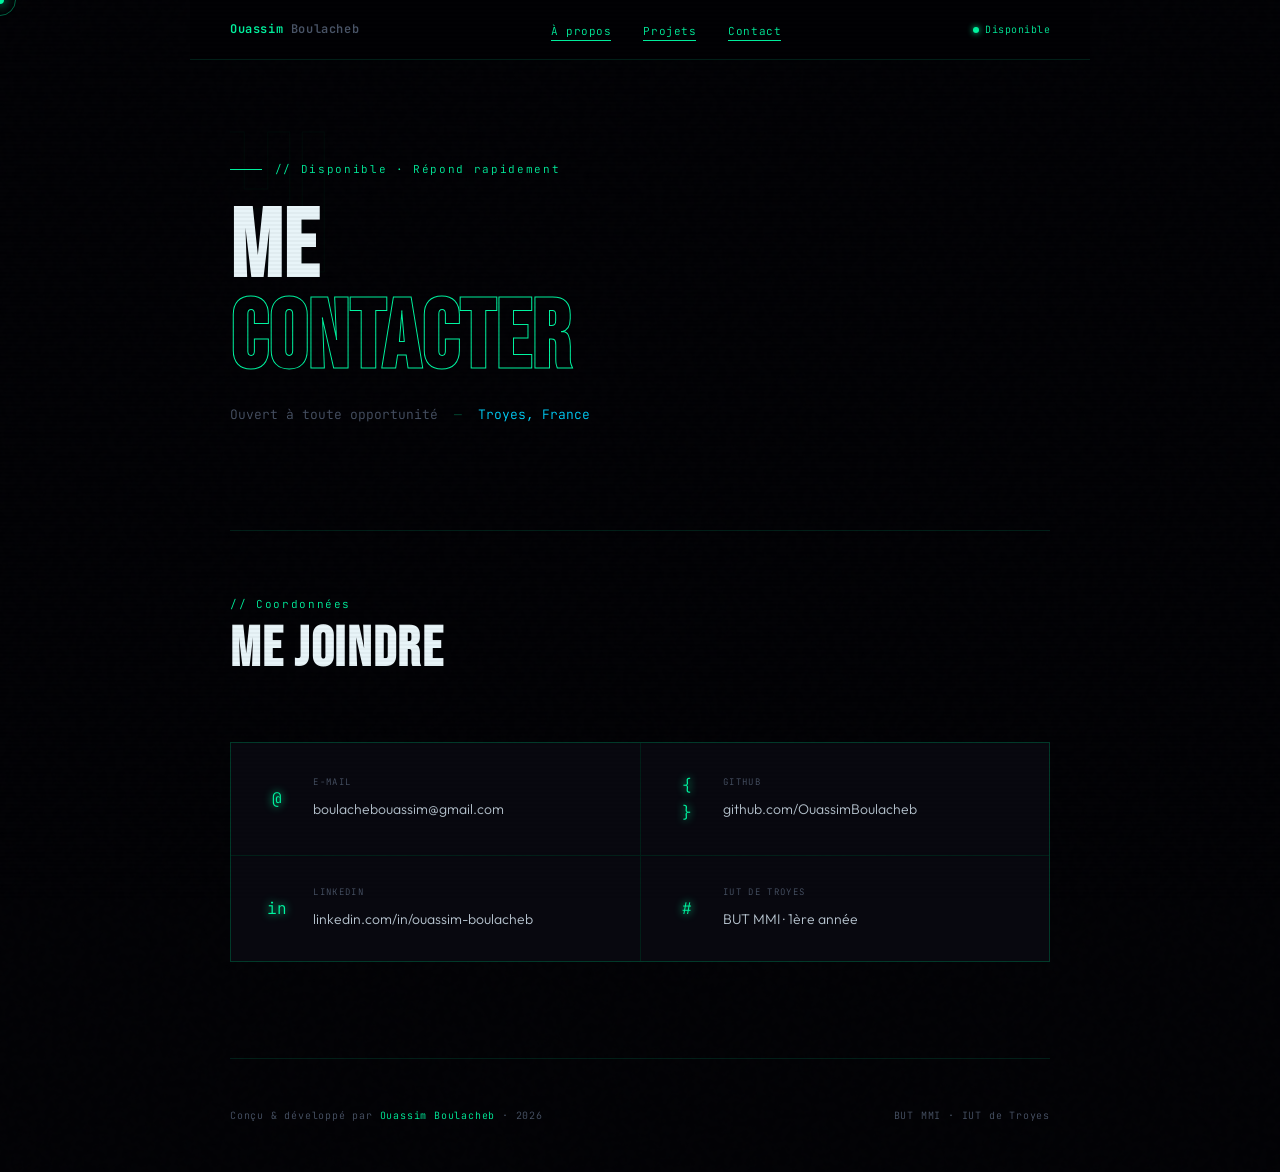
==== contact.html @ 66b6b75d "Update contact.html" ====
<!DOCTYPE html>
<html lang="fr">
<head>
  <meta charset="UTF-8">
  <meta name="viewport" content="width=device-width, initial-scale=1.0">
  <title>Boulacheb Ouassim — Contact</title>
  <link rel="stylesheet" href="style.css">
</head>
<body>

<div class="cursor"></div>
<div class="cursor-ring"></div>

<nav>
  <div class="nav-inner">
    <a href="index.html" class="nav-logo">Ouassim <span>Boulacheb</span></a>
    <ul class="nav-links">
      <li><a href="index.html">À propos</a></li>
      <li><a href="projets.html">Projets</a></li>
      <li><a href="contact.html" class="active">Contact</a></li>
    </ul>
    <span class="status-dot">Disponible</span>
  </div>
</nav>

<div class="container">

  <div class="page-hero">
    <div class="hero-bg-text" aria-hidden="true">HI</div>
    <span class="hero-tag fade-in">// Disponible · Répond rapidement</span>
    <h1 class="hero-name fade-in delay-1">Me<br><span class="highlight">Contacter</span></h1>
    <p class="hero-sub fade-in delay-2">
      <span>Ouvert à toute opportunité</span>
      <span class="sep">—</span>
      <span class="loc">Troyes, France</span>
    </p>
  </div>

  <section id="contact" style="border-top:none; padding-top:4rem;">
    <div class="sec-header fade-in">
      <span class="sec-num">// Coordonnées</span>
      <h2 class="sec-title">Me joindre</h2>
    </div>

    <div class="contact-wrap fade-in delay-1">
      <a href="mailto:votre@email.com" class="contact-item">
        <div class="contact-icon">@</div>
        <div>
          <span class="contact-label">E-mail</span>
          <span class="contact-val">boulachebouassim@gmail.com</span>
        </div>
      </a>
      <a href="https://github.com/OuassimBoulacheb" target="_blank" class="contact-item">
        <div class="contact-icon">{ }</div>
        <div>
          <span class="contact-label">GitHub</span>
          <span class="contact-val">github.com/OuassimBoulacheb</span>
        </div>
      </a>
      <a href="https://www.linkedin.com/in/ouassim-b-bba0633ab/" target="_blank" class="contact-item">
        <div class="contact-icon">in</div>
        <div>
          <span class="contact-label">LinkedIn</span>
          <span class="contact-val">linkedin.com/in/ouassim-boulacheb</span>
        </div>
      </a>
      <a href="#" class="contact-item">
        <div class="contact-icon">#</div>
        <div>
          <span class="contact-label">IUT de Troyes</span>
          <span class="contact-val">BUT MMI · 1ère année</span>
        </div>
      </a>
    </div>
  </section>

  <footer>
    <div class="footer-inner">
      <p class="footer-copy">Conçu &amp; développé par <span>Ouassim Boulacheb</span> · 2026</p>
      <p class="footer-copy">BUT MMI · IUT de Troyes</p>
    </div>
  </footer>

</div>

<script src="main.js"></script>
</body>
</html>
---- style.css ----
@import url('https://fonts.googleapis.com/css2?family=Bebas+Neue&family=JetBrains+Mono:ital,wght@0,100..800;1,100..800&family=Outfit:wght@300;400;500;600&display=swap');

:root {
  --bg:       #020205;
  --bg1:      #08080f;
  --bg2:      #0d0d1a;
  --accent:   #00f5a0;
  --accent2:  #00d4ff;
  --hot:      #ff3366;
  --border:   rgba(0,245,160,0.12);
  --border2:  rgba(0,245,160,0.3);
  --text:     #b8c5d0;
  --dim:      #4a5568;
  --white:    #e8f4f8;
}

*,*::before,*::after{margin:0;padding:0;box-sizing:border-box}
html{scroll-behavior:smooth}

body {
  background: var(--bg);
  color: var(--text);
  font-family: 'Outfit', sans-serif;
  font-size: 16px;
  font-weight: 300;
  line-height: 1.7;
  overflow-x: hidden;
  cursor: none;
}

/* CUSTOM CURSOR */
.cursor {
  position: fixed;
  width: 8px; height: 8px;
  background: var(--accent);
  border-radius: 50%;
  pointer-events: none;
  z-index: 9999;
  transform: translate(-50%, -50%);
  transition: transform 0.1s, background 0.2s;
  box-shadow: 0 0 12px var(--accent);
}
.cursor-ring {
  position: fixed;
  width: 32px; height: 32px;
  border: 1px solid rgba(0,245,160,0.4);
  border-radius: 50%;
  pointer-events: none;
  z-index: 9998;
  transform: translate(-50%, -50%);
  transition: all 0.15s ease;
}
body:hover .cursor { opacity: 1; }

/* SCAN LINE */
body::after {
  content: '';
  position: fixed;
  inset: 0;
  background: repeating-linear-gradient(
    0deg,
    transparent,
    transparent 2px,
    rgba(0,0,0,0.03) 2px,
    rgba(0,0,0,0.03) 4px
  );
  pointer-events: none;
  z-index: 9997;
}

/* NOISE */
body::before {
  content: '';
  position: fixed;
  inset: -50%;
  width: 200%; height: 200%;
  background-image: url("data:image/svg+xml,%3Csvg viewBox='0 0 256 256' xmlns='http://www.w3.org/2000/svg'%3E%3Cfilter id='noise'%3E%3CfeTurbulence type='fractalNoise' baseFrequency='0.9' numOctaves='4' stitchTiles='stitch'/%3E%3C/filter%3E%3Crect width='100%25' height='100%25' filter='url(%23noise)' opacity='0.03'/%3E%3C/svg%3E");
  pointer-events: none;
  z-index: 0;
  opacity: 0.4;
}

/* CONTAINER */
.container {
  max-width: 900px;
  margin: 0 auto;
  padding: 0 2.5rem;
  position: relative;
  z-index: 1;
}

/* ── NAV ── */
nav {
  position: fixed;
  top: 0; left: 0; right: 0;
  z-index: 500;
  padding: 0;
}
.nav-inner {
  max-width: 900px;
  margin: 0 auto;
  padding: 1rem 2.5rem;
  display: flex;
  justify-content: space-between;
  align-items: center;
  border-bottom: 1px solid var(--border);
  background: rgba(2,2,5,0.85);
  backdrop-filter: blur(24px);
}
.nav-logo {
  font-family: 'JetBrains Mono', monospace;
  font-size: 12px;
  font-weight: 600;
  color: var(--accent);
  text-decoration: none;
  letter-spacing: 0.05em;
}
.nav-logo span { color: var(--dim); }
.nav-links { list-style: none; display: flex; gap: 2rem; }
.nav-links a {
  font-family: 'JetBrains Mono', monospace;
  font-size: 11px;
  color: var(--dim);
  text-decoration: none;
  letter-spacing: 0.05em;
  transition: color 0.2s;
  position: relative;
}
.nav-links a::after {
  content: '';
  position: absolute;
  bottom: -3px; left: 0;
  width: 0; height: 1px;
  background: var(--accent);
  transition: width 0.25s;
}
.nav-links a:hover, .nav-links a.active { color: var(--accent); }
.nav-links a:hover::after, .nav-links a.active::after { width: 100%; }

/* STATUS DOT */
.status-dot {
  display: inline-flex;
  align-items: center;
  gap: 6px;
  font-family: 'JetBrains Mono', monospace;
  font-size: 10px;
  color: var(--accent);
  letter-spacing: 0.05em;
}
.status-dot::before {
  content: '';
  width: 6px; height: 6px;
  background: var(--accent);
  border-radius: 50%;
  animation: pulse 2s infinite;
  box-shadow: 0 0 6px var(--accent);
}
@keyframes pulse {
  0%,100%{opacity:1;transform:scale(1)}
  50%{opacity:0.5;transform:scale(0.8)}
}

/* ── HERO ── */
.hero {
  min-height: 100vh;
  display: flex;
  flex-direction: column;
  justify-content: center;
  padding: 8rem 0 4rem;
  position: relative;
  overflow: hidden;
}

/* BIG BG TEXT */
.hero-bg-text {
  position: absolute;
  top: 50%; left: -2%;
  transform: translateY(-50%);
  font-family: 'Bebas Neue', sans-serif;
  font-size: clamp(140px, 22vw, 280px);
  color: transparent;
  -webkit-text-stroke: 1px rgba(0,245,160,0.04);
  letter-spacing: -0.02em;
  white-space: nowrap;
  pointer-events: none;
  user-select: none;
  line-height: 1;
}

.hero-tag {
  font-family: 'JetBrains Mono', monospace;
  font-size: 11px;
  color: var(--accent);
  letter-spacing: 0.15em;
  margin-bottom: 1.5rem;
  display: flex;
  align-items: center;
  gap: 0.8rem;
}
.hero-tag::before {
  content: '';
  display: block;
  width: 32px; height: 1px;
  background: var(--accent);
}

.hero-name {
  font-family: 'Bebas Neue', sans-serif;
  font-size: clamp(64px, 11vw, 130px);
  color: var(--white);
  letter-spacing: 0.01em;
  line-height: 0.95;
  margin-bottom: 1.2rem;
  position: relative;
}

.hero-name .highlight {
  color: transparent;
  -webkit-text-stroke: 1px var(--accent);
  position: relative;
}

.hero-sub {
  font-family: 'JetBrains Mono', monospace;
  font-size: 13px;
  color: var(--dim);
  margin-bottom: 2.5rem;
  display: flex;
  align-items: center;
  gap: 1rem;
  flex-wrap: wrap;
}
.hero-sub .sep { color: var(--border2); }
.hero-sub .loc { color: var(--accent2); }

.hero-desc {
  font-size: 17px;
  color: var(--text);
  max-width: 520px;
  line-height: 1.85;
  margin-bottom: 3rem;
  font-weight: 300;
}

.hero-cta { display: flex; gap: 1rem; align-items: center; flex-wrap: wrap; }

.btn {
  display: inline-flex;
  align-items: center;
  gap: 0.5rem;
  padding: 0.75rem 1.8rem;
  font-family: 'JetBrains Mono', monospace;
  font-size: 11px;
  letter-spacing: 0.08em;
  text-decoration: none;
  transition: all 0.2s;
  position: relative;
  overflow: hidden;
}

.btn-primary {
  background: var(--accent);
  color: var(--bg);
  font-weight: 700;
  clip-path: polygon(0 0, calc(100% - 10px) 0, 100% 10px, 100% 100%, 10px 100%, 0 calc(100% - 10px));
}
.btn-primary:hover {
  background: var(--accent2);
  transform: translateY(-2px);
  box-shadow: 0 8px 24px rgba(0,245,160,0.25);
}

.btn-ghost {
  background: transparent;
  color: var(--text);
  border: 1px solid var(--border);
}
.btn-ghost:hover {
  border-color: var(--border2);
  color: var(--accent);
}

/* SCROLL INDICATOR */
.scroll-hint {
  position: absolute;
  bottom: 3rem; left: 2.5rem;
  display: flex;
  align-items: center;
  gap: 0.8rem;
  font-family: 'JetBrains Mono', monospace;
  font-size: 10px;
  color: var(--dim);
  letter-spacing: 0.1em;
  animation: float 3s ease-in-out infinite;
}
@keyframes float { 0%,100%{transform:translateY(0)}50%{transform:translateY(6px)} }
.scroll-hint::before {
  content: '';
  display: block;
  width: 1px; height: 40px;
  background: linear-gradient(to bottom, transparent, var(--dim));
}

/* ── SECTIONS ── */
section { padding: 6rem 0; border-top: 1px solid var(--border); }

.sec-header { margin-bottom: 4rem; }
.sec-num {
  font-family: 'JetBrains Mono', monospace;
  font-size: 11px;
  color: var(--accent);
  letter-spacing: 0.15em;
  display: block;
  margin-bottom: 0.5rem;
}
.sec-title {
  font-family: 'Bebas Neue', sans-serif;
  font-size: clamp(36px, 5vw, 56px);
  color: var(--white);
  letter-spacing: 0.03em;
  line-height: 1;
}

/* ── ABOUT ── */
.about-grid {
  display: grid;
  grid-template-columns: 1fr 1fr;
  gap: 1px;
  background: var(--border);
  border: 1px solid var(--border);
}
.about-cell {
  background: var(--bg1);
  padding: 2rem;
  transition: background 0.3s;
}
.about-cell:hover { background: var(--bg2); }
.about-cell-label {
  font-family: 'JetBrains Mono', monospace;
  font-size: 9px;
  color: var(--accent);
  letter-spacing: 0.2em;
  text-transform: uppercase;
  margin-bottom: 0.6rem;
  display: flex;
  align-items: center;
  gap: 0.5rem;
}
.about-cell-label::before { content: '→'; }
.about-cell-val { font-size: 15px; color: var(--text); line-height: 1.6; }
.about-cell-val strong { color: var(--white); font-weight: 500; }

/* ── SKILLS ── */
.skills-grid {
  display: grid;
  grid-template-columns: repeat(3, 1fr);
  gap: 1px;
  background: var(--border);
  border: 1px solid var(--border);
}
.skill-card {
  background: var(--bg1);
  padding: 1.8rem;
  position: relative;
  overflow: hidden;
  transition: background 0.3s;
  group: true;
}
.skill-card::before {
  content: '';
  position: absolute;
  top: 0; left: 0; right: 0;
  height: 2px;
  background: linear-gradient(to right, var(--accent), var(--accent2));
  transform: scaleX(0);
  transform-origin: left;
  transition: transform 0.4s ease;
}
.skill-card:hover { background: var(--bg2); }
.skill-card:hover::before { transform: scaleX(1); }

.skill-icon {
  font-family: 'JetBrains Mono', monospace;
  font-size: 10px;
  color: var(--accent);
  margin-bottom: 0.8rem;
  display: block;
}
.skill-name {
  font-family: 'Outfit', sans-serif;
  font-size: 15px;
  font-weight: 600;
  color: var(--white);
  margin-bottom: 0.4rem;
}
.skill-desc {
  font-family: 'JetBrains Mono', monospace;
  font-size: 10px;
  color: var(--dim);
  margin-bottom: 1.2rem;
}
.skill-bar { height: 1px; background: rgba(255,255,255,0.06); position: relative; }
.skill-fill {
  height: 100%;
  background: linear-gradient(to right, var(--accent), var(--accent2));
  position: relative;
  box-shadow: 0 0 6px var(--accent);
  transition: width 1.2s cubic-bezier(0.22,1,0.36,1);
}
.skill-fill::after {
  content: '';
  position: absolute;
  right: -2px; top: -3px;
  width: 7px; height: 7px;
  background: var(--accent2);
  border-radius: 50%;
  box-shadow: 0 0 8px var(--accent2);
}

/* ── PROJECTS ── */
.projects-list { display: flex; flex-direction: column; gap: 1px; background: var(--border); border: 1px solid var(--border); }

.project-card {
  background: var(--bg1);
  padding: 2.5rem;
  display: grid;
  grid-template-columns: 80px 1fr auto;
  gap: 2rem;
  align-items: start;
  transition: background 0.3s;
  position: relative;
  overflow: hidden;
}
.project-card::after {
  content: '';
  position: absolute;
  inset: 0;
  background: linear-gradient(135deg, rgba(0,245,160,0.02), transparent 50%);
  opacity: 0;
  transition: opacity 0.3s;
}
.project-card:hover { background: var(--bg2); }
.project-card:hover::after { opacity: 1; }

.project-num {
  font-family: 'Bebas Neue', sans-serif;
  font-size: 48px;
  color: transparent;
  -webkit-text-stroke: 1px rgba(0,245,160,0.2);
  line-height: 1;
  transition: -webkit-text-stroke-color 0.3s;
}
.project-card:hover .project-num { -webkit-text-stroke-color: rgba(0,245,160,0.5); }

.project-body {}
.project-meta {
  display: flex;
  align-items: center;
  gap: 0.8rem;
  margin-bottom: 0.7rem;
  flex-wrap: wrap;
}
.project-year {
  font-family: 'JetBrains Mono', monospace;
  font-size: 10px;
  color: var(--dim);
  letter-spacing: 0.1em;
}
.project-badge {
  font-family: 'JetBrains Mono', monospace;
  font-size: 9px;
  padding: 2px 10px;
  border-radius: 2px;
  letter-spacing: 0.08em;
}
.badge-done  { background: rgba(0,245,160,0.08); color: var(--accent); border: 1px solid rgba(0,245,160,0.2); }
.badge-wip   { background: rgba(255,200,80,0.08); color: #ffcc50; border: 1px solid rgba(255,200,80,0.2); }
.badge-group { background: rgba(0,212,255,0.08); color: var(--accent2); border: 1px solid rgba(0,212,255,0.2); }

.project-title {
  font-family: 'Bebas Neue', sans-serif;
  font-size: 26px;
  color: var(--white);
  letter-spacing: 0.05em;
  margin-bottom: 0.6rem;
}
.project-context {
  font-family: 'JetBrains Mono', monospace;
  font-size: 10px;
  color: var(--accent);
  margin-bottom: 0.8rem;
  letter-spacing: 0.05em;
}
.project-desc { font-size: 14px; color: var(--text); line-height: 1.75; margin-bottom: 1.2rem; }
.project-tags { display: flex; gap: 0.4rem; flex-wrap: wrap; }
.tag {
  font-family: 'JetBrains Mono', monospace;
  font-size: 9px;
  color: var(--dim);
  border: 1px solid rgba(255,255,255,0.08);
  padding: 2px 8px;
  transition: all 0.2s;
}
.tag:hover { border-color: var(--border2); color: var(--accent); }

.project-skills { text-align: right; }
.project-skills-label {
  font-family: 'JetBrains Mono', monospace;
  font-size: 9px;
  color: var(--dim);
  display: block;
  margin-bottom: 0.4rem;
  letter-spacing: 0.1em;
}
.competence-tag {
  display: inline-block;
  font-family: 'JetBrains Mono', monospace;
  font-size: 9px;
  padding: 2px 8px;
  margin: 2px;
  border: 1px solid rgba(255,51,102,0.25);
  color: var(--hot);
  background: rgba(255,51,102,0.05);
}

/* ── CONTACT ── */
.contact-wrap {
  display: grid;
  grid-template-columns: 1fr 1fr;
  gap: 1px;
  background: var(--border);
  border: 1px solid var(--border);
}
.contact-item {
  background: var(--bg1);
  padding: 1.8rem 2rem;
  display: flex;
  align-items: center;
  gap: 1.4rem;
  text-decoration: none;
  transition: background 0.3s;
  position: relative;
  overflow: hidden;
}
.contact-item:hover { background: var(--bg2); }
.contact-item:hover .contact-icon { color: var(--accent2); text-shadow: 0 0 12px var(--accent2); }

.contact-icon {
  font-family: 'JetBrains Mono', monospace;
  font-size: 16px;
  color: var(--accent);
  text-shadow: 0 0 8px var(--accent);
  transition: all 0.2s;
  flex-shrink: 0;
  width: 28px;
  text-align: center;
}
.contact-label {
  font-family: 'JetBrains Mono', monospace;
  font-size: 9px;
  color: var(--dim);
  letter-spacing: 0.15em;
  text-transform: uppercase;
  display: block;
  margin-bottom: 0.3rem;
}
.contact-val { font-size: 14px; color: var(--text); }
.contact-val:hover { color: var(--white); }

/* ── PAGE HERO ── */
.page-hero {
  padding-top: 10rem;
  padding-bottom: 4rem;
  border-bottom: 1px solid var(--border);
  position: relative;
  overflow: hidden;
}
.page-hero .hero-bg-text {
  font-size: clamp(100px,16vw,200px);
  top: 40%;
}
.page-hero .hero-name { font-size: clamp(48px,8vw,96px); }

/* ── FOOTER ── */
footer {
  padding: 3rem 0;
  border-top: 1px solid var(--border);
  position: relative;
  z-index: 1;
}
.footer-inner {
  display: flex;
  justify-content: space-between;
  align-items: center;
}
.footer-copy {
  font-family: 'JetBrains Mono', monospace;
  font-size: 10px;
  color: var(--dim);
  letter-spacing: 0.08em;
}
.footer-copy span { color: var(--accent); }

/* ── ANIMATIONS ── */
.fade-in {
  opacity: 0;
  transform: translateY(24px);
  animation: fadeUp 0.9s cubic-bezier(0.22,1,0.36,1) forwards;
}
@keyframes fadeUp { to { opacity:1; transform:translateY(0); } }
.delay-1{animation-delay:0.05s}
.delay-2{animation-delay:0.12s}
.delay-3{animation-delay:0.2s}
.delay-4{animation-delay:0.3s}
.delay-5{animation-delay:0.42s}
.delay-6{animation-delay:0.56s}

/* RESPONSIVE */
@media(max-width:700px){
  .skills-grid{grid-template-columns:1fr 1fr}
  .contact-wrap{grid-template-columns:1fr}
  .project-card{grid-template-columns:1fr;gap:1rem}
  .project-num{font-size:32px}
  .project-skills{text-align:left}
  .about-grid{grid-template-columns:1fr}
  .footer-inner{flex-direction:column;gap:1rem;text-align:center}
  .nav-links{gap:1.2rem}
}
@media(max-width:480px){
  .skills-grid{grid-template-columns:1fr}
}
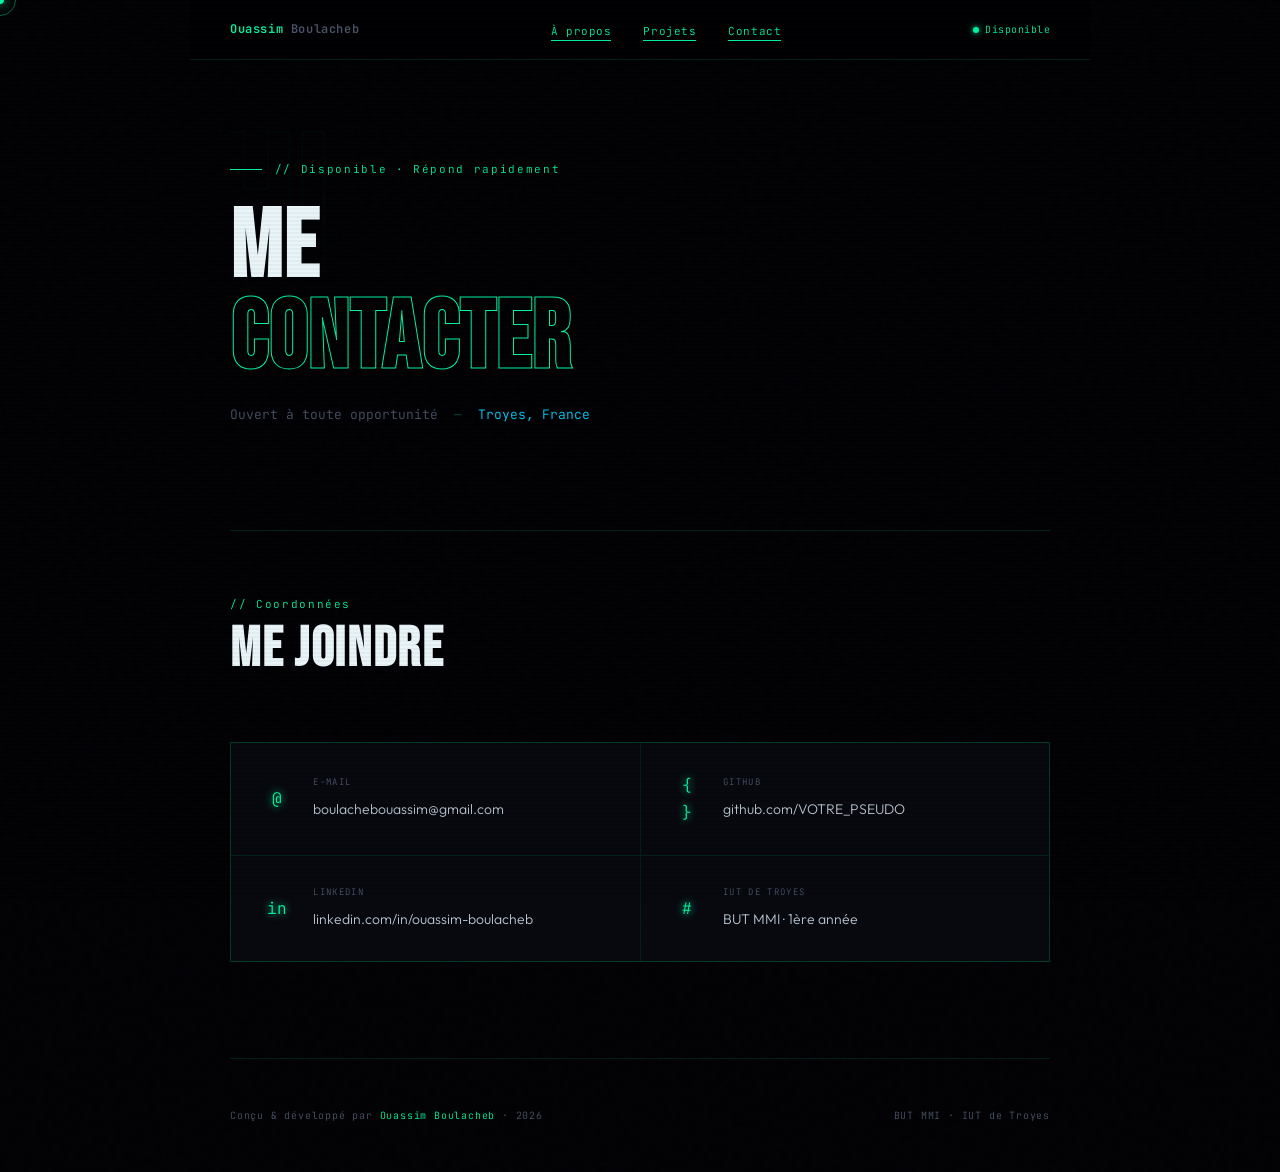
==== commit f3a0f2b7: "Add files via upload" ====
--- a/contact.html
+++ b/contact.html
@@ -50,11 +50,11 @@
           <span class="contact-val">boulachebouassim@gmail.com</span>
         </div>
       </a>
-      <a href="https://github.com/OuassimBoulacheb" target="_blank" class="contact-item">
+      <a href="https://github.com/VOTRE_PSEUDO" target="_blank" class="contact-item">
         <div class="contact-icon">{ }</div>
         <div>
           <span class="contact-label">GitHub</span>
-          <span class="contact-val">github.com/OuassimBoulacheb</span>
+          <span class="contact-val">github.com/VOTRE_PSEUDO</span>
         </div>
       </a>
       <a href="https://www.linkedin.com/in/ouassim-b-bba0633ab/" target="_blank" class="contact-item">
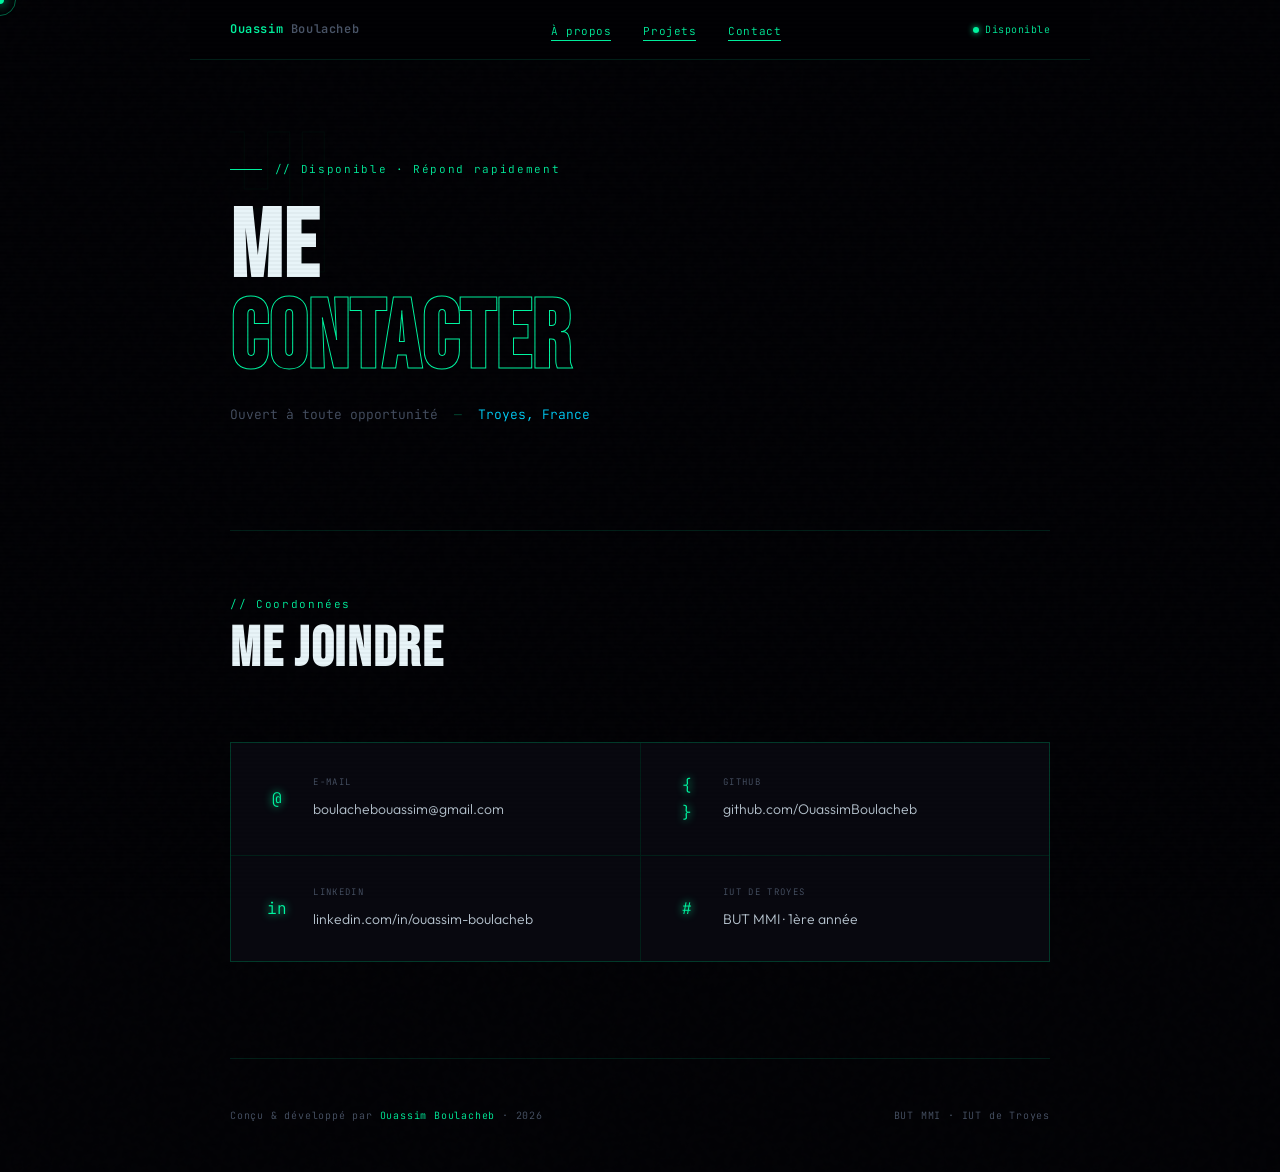
==== commit ceeb75cc: "Add files via upload" ====
--- a/contact.html
+++ b/contact.html
@@ -3,7 +3,14 @@
 <head>
   <meta charset="UTF-8">
   <meta name="viewport" content="width=device-width, initial-scale=1.0">
-  <title>Boulacheb Ouassim — Contact</title>
+  <title>Contact — Ouassim Boulacheb · Portfolio MMI Troyes</title>
+  <meta name="description" content="Contactez Ouassim Boulacheb, étudiant BUT MMI à l'IUT de Troyes. Disponible pour échanges, collaborations ou opportunités de stage.">
+  <link rel="canonical" href="https://ouassimboulacheb.github.io/contact.html">
+  <!-- Open Graph -->
+  <meta property="og:title" content="Contact — Ouassim Boulacheb">
+  <meta property="og:description" content="Disponible pour échanges et opportunités. Étudiant BUT MMI à Troyes.">
+  <meta property="og:type" content="website">
+  <meta property="og:url" content="https://ouassimboulacheb.github.io/contact.html">
   <link rel="stylesheet" href="style.css">
 </head>
 <body>
@@ -24,6 +31,7 @@
 </nav>
 
 <div class="container">
+  <main>
 
   <div class="page-hero">
     <div class="hero-bg-text" aria-hidden="true">HI</div>
@@ -50,11 +58,11 @@
           <span class="contact-val">boulachebouassim@gmail.com</span>
         </div>
       </a>
-      <a href="https://github.com/VOTRE_PSEUDO" target="_blank" class="contact-item">
+      <a href="https://github.com/OuassimBoulacheb" target="_blank" class="contact-item">
         <div class="contact-icon">{ }</div>
         <div>
           <span class="contact-label">GitHub</span>
-          <span class="contact-val">github.com/VOTRE_PSEUDO</span>
+          <span class="contact-val">github.com/OuassimBoulacheb</span>
         </div>
       </a>
       <a href="https://www.linkedin.com/in/ouassim-b-bba0633ab/" target="_blank" class="contact-item">
@@ -81,8 +89,9 @@
     </div>
   </footer>
 
+  </main>
 </div>
 
-<script src="main.js"></script>
+<script src="main.js" defer></script>
 </body>
 </html>
--- a/style.css
+++ b/style.css
@@ -1,4 +1,4 @@
-@import url('https://fonts.googleapis.com/css2?family=Bebas+Neue&family=JetBrains+Mono:ital,wght@0,100..800;1,100..800&family=Outfit:wght@300;400;500;600&display=swap');
+@import url('https://fonts.googleapis.com/css2?family=Bebas+Neue&family=JetBrains+Mono:wght@400;600&family=Outfit:wght@300;400;600&display=swap');
 
 :root {
   --bg:       #020205;
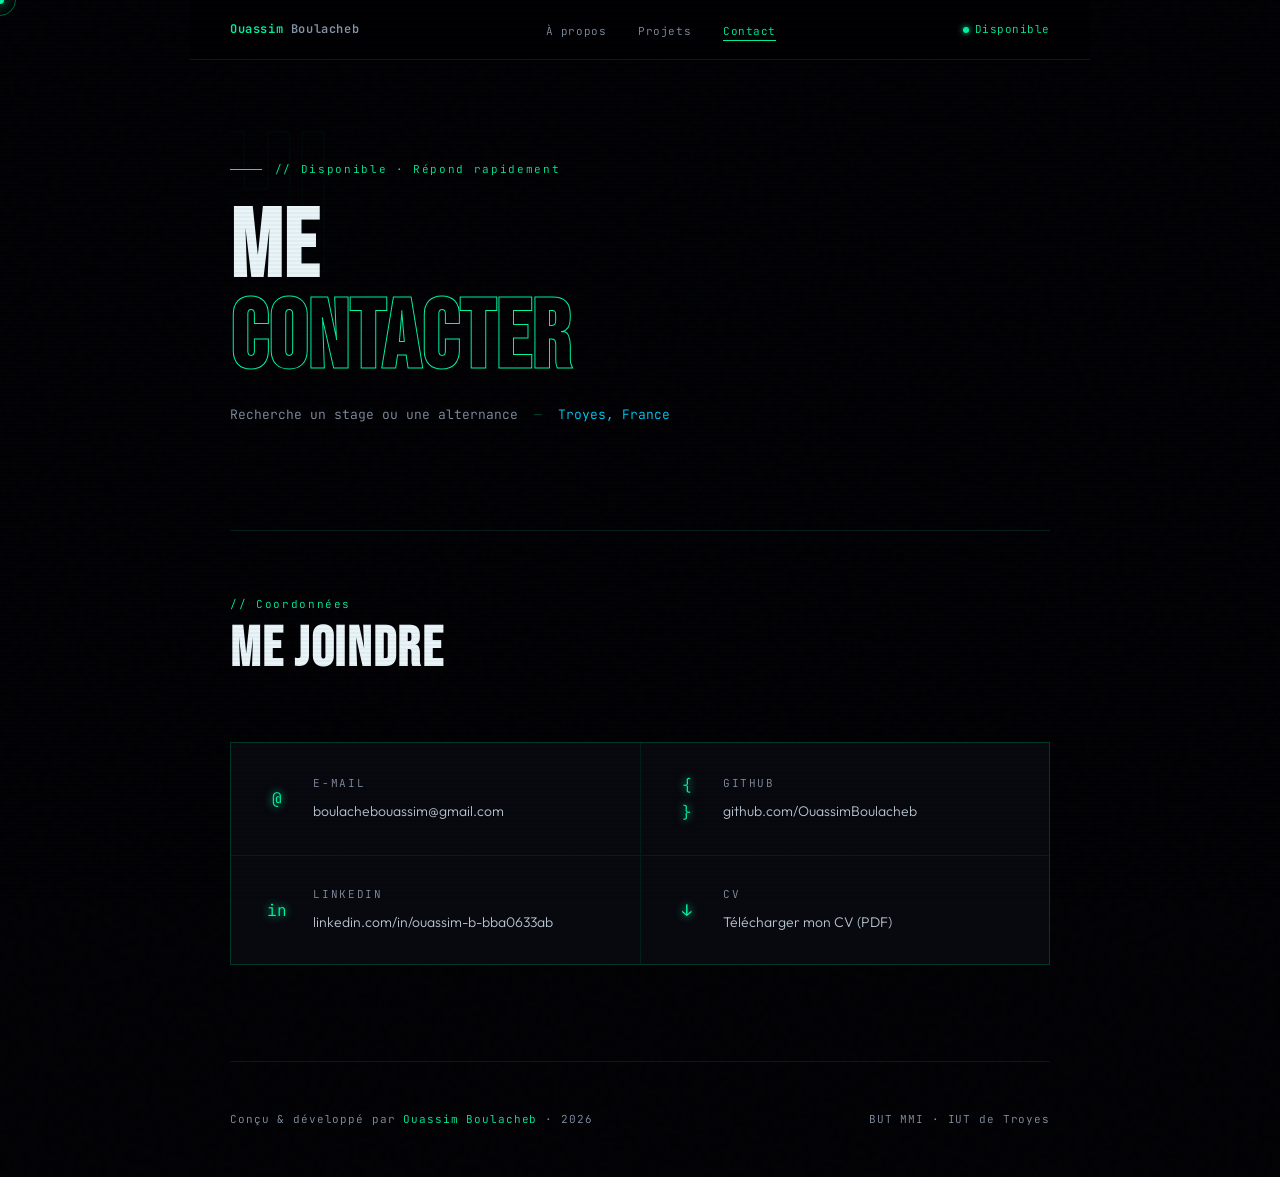
==== commit 4138e5a3: "Corrige le portfolio : contact, nav, accessibilité, CV" ====
--- a/contact.html
+++ b/contact.html
@@ -11,6 +11,7 @@
   <meta property="og:description" content="Disponible pour échanges et opportunités. Étudiant BUT MMI à Troyes.">
   <meta property="og:type" content="website">
   <meta property="og:url" content="https://ouassimboulacheb.github.io/contact.html">
+  <meta property="og:image" content="https://ouassimboulacheb.github.io/img/og-image.jpg">
   <link rel="stylesheet" href="style.css">
 </head>
 <body>
@@ -38,7 +39,7 @@
     <span class="hero-tag fade-in">// Disponible · Répond rapidement</span>
     <h1 class="hero-name fade-in delay-1">Me<br><span class="highlight">Contacter</span></h1>
     <p class="hero-sub fade-in delay-2">
-      <span>Ouvert à toute opportunité</span>
+      <span>Recherche un stage ou une alternance</span>
       <span class="sep">—</span>
       <span class="loc">Troyes, France</span>
     </p>
@@ -51,32 +52,32 @@
     </div>
 
     <div class="contact-wrap fade-in delay-1">
-      <a href="mailto:votre@email.com" class="contact-item">
+      <a href="mailto:boulachebouassim@gmail.com" class="contact-item">
         <div class="contact-icon">@</div>
         <div>
           <span class="contact-label">E-mail</span>
           <span class="contact-val">boulachebouassim@gmail.com</span>
         </div>
       </a>
-      <a href="https://github.com/OuassimBoulacheb" target="_blank" class="contact-item">
+      <a href="https://github.com/OuassimBoulacheb" target="_blank" rel="noopener noreferrer" class="contact-item">
         <div class="contact-icon">{ }</div>
         <div>
           <span class="contact-label">GitHub</span>
           <span class="contact-val">github.com/OuassimBoulacheb</span>
         </div>
       </a>
-      <a href="https://www.linkedin.com/in/ouassim-b-bba0633ab/" target="_blank" class="contact-item">
+      <a href="https://www.linkedin.com/in/ouassim-b-bba0633ab/" target="_blank" rel="noopener noreferrer" class="contact-item">
         <div class="contact-icon">in</div>
         <div>
           <span class="contact-label">LinkedIn</span>
-          <span class="contact-val">linkedin.com/in/ouassim-boulacheb</span>
+          <span class="contact-val">linkedin.com/in/ouassim-b-bba0633ab</span>
         </div>
       </a>
-      <a href="#" class="contact-item">
-        <div class="contact-icon">#</div>
+      <a href="cv.pdf" download class="contact-item">
+        <div class="contact-icon">↓</div>
         <div>
-          <span class="contact-label">IUT de Troyes</span>
-          <span class="contact-val">BUT MMI · 1ère année</span>
+          <span class="contact-label">CV</span>
+          <span class="contact-val">Télécharger mon CV (PDF)</span>
         </div>
       </a>
     </div>
--- a/style.css
+++ b/style.css
@@ -10,7 +10,7 @@
   --border:   rgba(0,245,160,0.12);
   --border2:  rgba(0,245,160,0.3);
   --text:     #b8c5d0;
-  --dim:      #4a5568;
+  --dim:      #8795a8;
   --white:    #e8f4f8;
 }
 
@@ -25,10 +25,12 @@
   font-weight: 300;
   line-height: 1.7;
   overflow-x: hidden;
-  cursor: none;
-}
+}
+body.has-cursor, body.has-cursor a, body.has-cursor button { cursor: none; }
 
 /* CUSTOM CURSOR */
+.cursor, .cursor-ring { display: none; }
+body.has-cursor .cursor, body.has-cursor .cursor-ring { display: block; }
 .cursor {
   position: fixed;
   width: 8px; height: 8px;
@@ -143,7 +145,7 @@
   align-items: center;
   gap: 6px;
   font-family: 'JetBrains Mono', monospace;
-  font-size: 10px;
+  font-size: 11px;
   color: var(--accent);
   letter-spacing: 0.05em;
 }
@@ -280,26 +282,7 @@
   color: var(--accent);
 }
 
-/* SCROLL INDICATOR */
-.scroll-hint {
-  position: absolute;
-  bottom: 3rem; left: 2.5rem;
-  display: flex;
-  align-items: center;
-  gap: 0.8rem;
-  font-family: 'JetBrains Mono', monospace;
-  font-size: 10px;
-  color: var(--dim);
-  letter-spacing: 0.1em;
-  animation: float 3s ease-in-out infinite;
-}
-@keyframes float { 0%,100%{transform:translateY(0)}50%{transform:translateY(6px)} }
-.scroll-hint::before {
-  content: '';
-  display: block;
-  width: 1px; height: 40px;
-  background: linear-gradient(to bottom, transparent, var(--dim));
-}
+
 
 /* ── SECTIONS ── */
 section { padding: 6rem 0; border-top: 1px solid var(--border); }
@@ -337,7 +320,7 @@
 .about-cell:hover { background: var(--bg2); }
 .about-cell-label {
   font-family: 'JetBrains Mono', monospace;
-  font-size: 9px;
+  font-size: 11px;
   color: var(--accent);
   letter-spacing: 0.2em;
   text-transform: uppercase;
@@ -364,7 +347,6 @@
   position: relative;
   overflow: hidden;
   transition: background 0.3s;
-  group: true;
 }
 .skill-card::before {
   content: '';
@@ -381,7 +363,7 @@
 
 .skill-icon {
   font-family: 'JetBrains Mono', monospace;
-  font-size: 10px;
+  font-size: 11px;
   color: var(--accent);
   margin-bottom: 0.8rem;
   display: block;
@@ -395,7 +377,7 @@
 }
 .skill-desc {
   font-family: 'JetBrains Mono', monospace;
-  font-size: 10px;
+  font-size: 11px;
   color: var(--dim);
   margin-bottom: 1.2rem;
 }
@@ -415,6 +397,31 @@
   background: var(--accent2);
   border-radius: 50%;
   box-shadow: 0 0 8px var(--accent2);
+}
+
+.skill-level {
+  font-family: 'JetBrains Mono', monospace;
+  font-size: 11px;
+  color: var(--accent);
+  letter-spacing: 0.05em;
+  padding-top: 0.6rem;
+  border-top: 1px solid rgba(255,255,255,0.06);
+}
+
+/* ── PROJECT IMAGE ── */
+.project-img {
+  width: 100%;
+  height: 200px;
+  object-fit: cover;
+  object-position: top;
+  margin-bottom: 1.5rem;
+  border: 1px solid var(--border);
+  display: block;
+  filter: grayscale(20%) brightness(0.85);
+  transition: filter 0.4s ease;
+}
+.project-card:hover .project-img {
+  filter: grayscale(0%) brightness(1);
 }
 
 /* ── PROJECTS ── */
@@ -438,6 +445,7 @@
   background: linear-gradient(135deg, rgba(0,245,160,0.02), transparent 50%);
   opacity: 0;
   transition: opacity 0.3s;
+  pointer-events: none;
 }
 .project-card:hover { background: var(--bg2); }
 .project-card:hover::after { opacity: 1; }
@@ -462,13 +470,13 @@
 }
 .project-year {
   font-family: 'JetBrains Mono', monospace;
-  font-size: 10px;
+  font-size: 11px;
   color: var(--dim);
   letter-spacing: 0.1em;
 }
 .project-badge {
   font-family: 'JetBrains Mono', monospace;
-  font-size: 9px;
+  font-size: 11px;
   padding: 2px 10px;
   border-radius: 2px;
   letter-spacing: 0.08em;
@@ -486,7 +494,7 @@
 }
 .project-context {
   font-family: 'JetBrains Mono', monospace;
-  font-size: 10px;
+  font-size: 11px;
   color: var(--accent);
   margin-bottom: 0.8rem;
   letter-spacing: 0.05em;
@@ -495,7 +503,7 @@
 .project-tags { display: flex; gap: 0.4rem; flex-wrap: wrap; }
 .tag {
   font-family: 'JetBrains Mono', monospace;
-  font-size: 9px;
+  font-size: 11px;
   color: var(--dim);
   border: 1px solid rgba(255,255,255,0.08);
   padding: 2px 8px;
@@ -506,7 +514,7 @@
 .project-skills { text-align: right; }
 .project-skills-label {
   font-family: 'JetBrains Mono', monospace;
-  font-size: 9px;
+  font-size: 11px;
   color: var(--dim);
   display: block;
   margin-bottom: 0.4rem;
@@ -515,7 +523,7 @@
 .competence-tag {
   display: inline-block;
   font-family: 'JetBrains Mono', monospace;
-  font-size: 9px;
+  font-size: 11px;
   padding: 2px 8px;
   margin: 2px;
   border: 1px solid rgba(255,51,102,0.25);
@@ -557,7 +565,7 @@
 }
 .contact-label {
   font-family: 'JetBrains Mono', monospace;
-  font-size: 9px;
+  font-size: 11px;
   color: var(--dim);
   letter-spacing: 0.15em;
   text-transform: uppercase;
@@ -595,7 +603,7 @@
 }
 .footer-copy {
   font-family: 'JetBrains Mono', monospace;
-  font-size: 10px;
+  font-size: 11px;
   color: var(--dim);
   letter-spacing: 0.08em;
 }
@@ -629,3 +637,19 @@
 @media(max-width:480px){
   .skills-grid{grid-template-columns:1fr}
 }
+
+/* ACCESSIBILITÉ */
+a:focus-visible, button:focus-visible { outline: 2px solid var(--accent2); outline-offset: 3px; }
+@media (prefers-reduced-motion: reduce) {
+  *, *::before, *::after { animation: none !important; transition: none !important; scroll-behavior: auto !important; }
+  .fade-in { opacity: 1; transform: none; }
+}
+@media(max-width:700px){
+  .container{padding:0 1.25rem}
+  .nav-inner{padding:0.9rem 1.25rem}
+}
+@media(max-width:480px){
+  .status-dot{display:none}
+  .nav-links{gap:0.9rem}
+  .nav-logo{font-size:11px}
+}
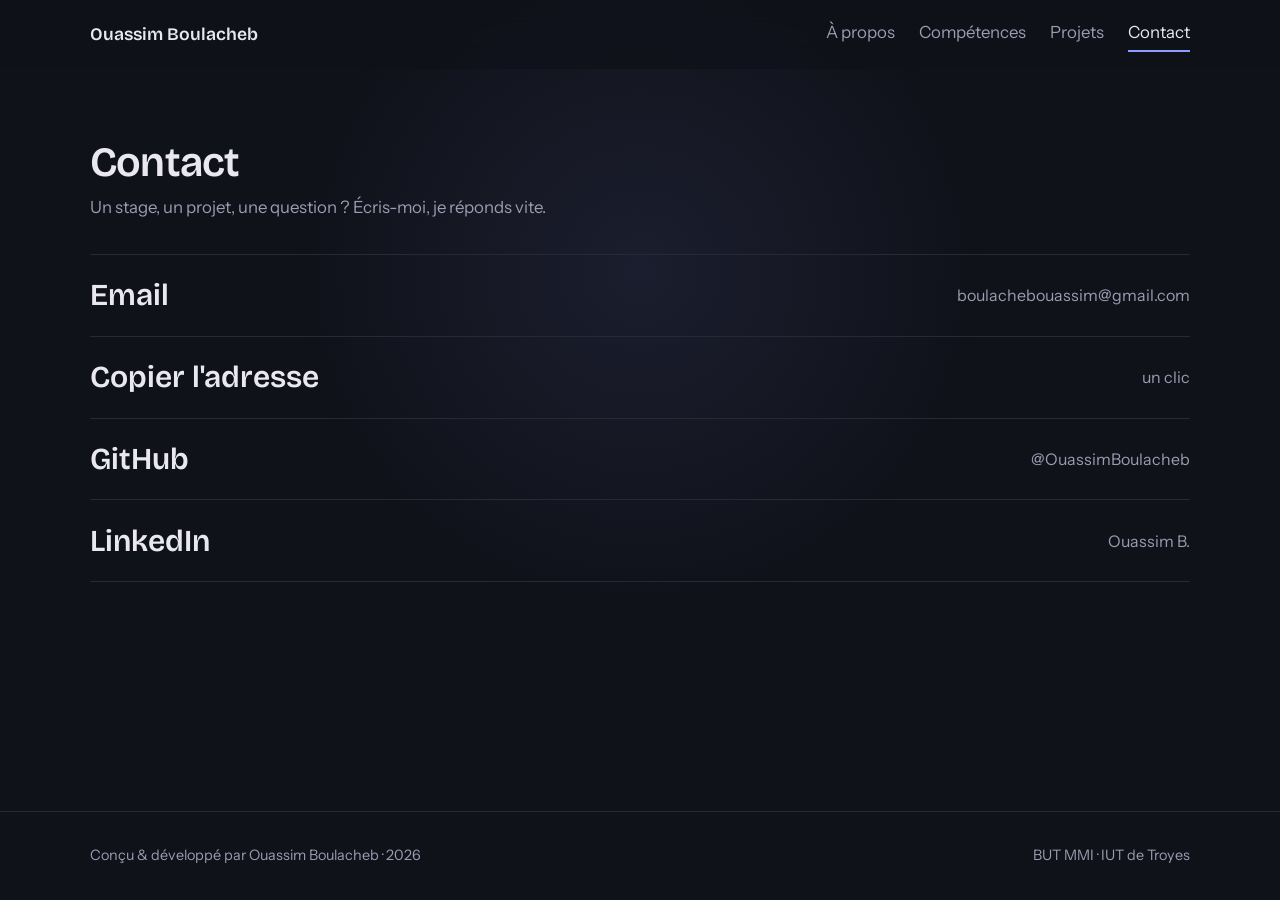
==== commit fd229cec: "Nouveau portfolio sombre" ====
--- a/contact.html
+++ b/contact.html
@@ -1,98 +1,51 @@
 <!DOCTYPE html>
 <html lang="fr">
 <head>
-  <meta charset="UTF-8">
-  <meta name="viewport" content="width=device-width, initial-scale=1.0">
-  <title>Contact — Ouassim Boulacheb · Portfolio MMI Troyes</title>
-  <meta name="description" content="Contactez Ouassim Boulacheb, étudiant BUT MMI à l'IUT de Troyes. Disponible pour échanges, collaborations ou opportunités de stage.">
-  <link rel="canonical" href="https://ouassimboulacheb.github.io/contact.html">
-  <!-- Open Graph -->
-  <meta property="og:title" content="Contact — Ouassim Boulacheb">
-  <meta property="og:description" content="Disponible pour échanges et opportunités. Étudiant BUT MMI à Troyes.">
-  <meta property="og:type" content="website">
-  <meta property="og:url" content="https://ouassimboulacheb.github.io/contact.html">
-  <meta property="og:image" content="https://ouassimboulacheb.github.io/img/og-image.jpg">
-  <link rel="stylesheet" href="style.css">
+<meta charset="utf-8">
+<meta name="viewport" content="width=device-width, initial-scale=1">
+<title>Contact — Ouassim Boulacheb</title>
+<meta name="description" content="Portfolio d'Ouassim Boulacheb, étudiant en BUT MMI à l'IUT de Troyes. Développeur web, designer UI et communicant numérique.">
+<link rel="preconnect" href="https://fonts.googleapis.com">
+<link rel="preconnect" href="https://fonts.gstatic.com" crossorigin>
+<link href="https://fonts.googleapis.com/css2?family=Bricolage+Grotesque:opsz,wght@12..96,500;12..96,600;12..96,700&family=Instrument+Sans:wght@400;500&display=swap" rel="stylesheet">
+<link rel="icon" href="favicon.svg" type="image/svg+xml">
+<meta property="og:type" content="website">
+<meta property="og:title" content="Ouassim Boulacheb — Portfolio MMI">
+<meta property="og:description" content="Étudiant BUT MMI à Troyes. Développeur web, designer UI et communicant numérique.">
+<meta property="og:url" content="https://ouassimboulacheb.github.io/">
+<meta property="og:image" content="https://ouassimboulacheb.github.io/og-image.png">
+<meta property="og:image:width" content="1200">
+<meta property="og:image:height" content="630">
+<meta name="twitter:card" content="summary_large_image">
+<link rel="stylesheet" href="css/style.css">
 </head>
 <body>
-
-<div class="cursor"></div>
-<div class="cursor-ring"></div>
-
-<nav>
-  <div class="nav-inner">
-    <a href="index.html" class="nav-logo">Ouassim <span>Boulacheb</span></a>
-    <ul class="nav-links">
-      <li><a href="index.html">À propos</a></li>
-      <li><a href="projets.html">Projets</a></li>
-      <li><a href="contact.html" class="active">Contact</a></li>
-    </ul>
-    <span class="status-dot">Disponible</span>
-  </div>
-</nav>
-
-<div class="container">
-  <main>
-
-  <div class="page-hero">
-    <div class="hero-bg-text" aria-hidden="true">HI</div>
-    <span class="hero-tag fade-in">// Disponible · Répond rapidement</span>
-    <h1 class="hero-name fade-in delay-1">Me<br><span class="highlight">Contacter</span></h1>
-    <p class="hero-sub fade-in delay-2">
-      <span>Recherche un stage ou une alternance</span>
-      <span class="sep">—</span>
-      <span class="loc">Troyes, France</span>
-    </p>
-  </div>
-
-  <section id="contact" style="border-top:none; padding-top:4rem;">
-    <div class="sec-header fade-in">
-      <span class="sec-num">// Coordonnées</span>
-      <h2 class="sec-title">Me joindre</h2>
-    </div>
-
-    <div class="contact-wrap fade-in delay-1">
-      <a href="mailto:boulachebouassim@gmail.com" class="contact-item">
-        <div class="contact-icon">@</div>
-        <div>
-          <span class="contact-label">E-mail</span>
-          <span class="contact-val">boulachebouassim@gmail.com</span>
-        </div>
-      </a>
-      <a href="https://github.com/OuassimBoulacheb" target="_blank" rel="noopener noreferrer" class="contact-item">
-        <div class="contact-icon">{ }</div>
-        <div>
-          <span class="contact-label">GitHub</span>
-          <span class="contact-val">github.com/OuassimBoulacheb</span>
-        </div>
-      </a>
-      <a href="https://www.linkedin.com/in/ouassim-b-bba0633ab/" target="_blank" rel="noopener noreferrer" class="contact-item">
-        <div class="contact-icon">in</div>
-        <div>
-          <span class="contact-label">LinkedIn</span>
-          <span class="contact-val">linkedin.com/in/ouassim-b-bba0633ab</span>
-        </div>
-      </a>
-      <a href="cv.pdf" download class="contact-item">
-        <div class="contact-icon">↓</div>
-        <div>
-          <span class="contact-label">CV</span>
-          <span class="contact-val">Télécharger mon CV (PDF)</span>
-        </div>
-      </a>
-    </div>
-  </section>
-
-  <footer>
-    <div class="footer-inner">
-      <p class="footer-copy">Conçu &amp; développé par <span>Ouassim Boulacheb</span> · 2026</p>
-      <p class="footer-copy">BUT MMI · IUT de Troyes</p>
-    </div>
-  </footer>
-
-  </main>
-</div>
-
-<script src="main.js" defer></script>
+<div id="progress"></div>
+<header><div class="wrap">
+  <a class="logo" href="index.html">Ouassim Boulacheb</a>
+  <nav aria-label="Navigation principale">
+    <a href="index.html#apropos">À propos</a>
+    <a href="index.html#competences">Compétences</a>
+    <a href="projets.html">Projets</a>
+    <a href="contact.html" aria-current="page">Contact</a>
+  </nav>
+</div></header>
+<main>
+<section><div class="wrap">
+  <h2>Contact</h2>
+  <p class="intro">Un stage, un projet, une question ? Écris-moi, je réponds vite.</p>
+  <ul class="contact-links">
+    <li><a href="mailto:boulachebouassim@gmail.com">Email <span>boulachebouassim@gmail.com</span></a></li>
+    <li><a href="#" id="copier">Copier l'adresse <span>un clic</span></a></li>
+    <li><a href="https://github.com/OuassimBoulacheb" target="_blank" rel="noopener">GitHub <span>@OuassimBoulacheb</span></a></li>
+    <li><a href="https://www.linkedin.com/in/ouassim-b-bba0633ab/" target="_blank" rel="noopener">LinkedIn <span>Ouassim B.</span></a></li>
+  </ul>
+</div></section>
+</main>
+<footer><div class="wrap"><span>Conçu &amp; développé par Ouassim Boulacheb · <span id="year"></span></span><span>BUT MMI · IUT de Troyes</span></div></footer>
+<dialog id="detail" aria-label="Détail du projet"></dialog>
+<div id="toast" role="status">Email copié</div>
+<script src="js/data.js"></script>
+<script src="js/main.js"></script>
 </body>
 </html>
--- a/css/style.css
+++ b/css/style.css
@@ -0,0 +1,138 @@
+/* ===== Palette & typo ===== */
+:root{
+  --bg:#10121a; --surface:#171a25; --surface2:#1d2130; --line:#262a38;
+  --text:#e9e8f2; --muted:#9a9cb0; --accent:#8e9bff; --ok:#6fd6a0;
+  --display:'Bricolage Grotesque',system-ui,sans-serif;
+  --body:'Instrument Sans',system-ui,sans-serif;
+  --mx:50%; --my:30%;
+}
+*{box-sizing:border-box;margin:0}
+html{scroll-behavior:smooth;scroll-padding-top:5rem}
+body{background:var(--bg);color:var(--text);font:400 1.05rem/1.65 var(--body);min-height:100vh;display:flex;flex-direction:column}
+body::before{content:"";position:fixed;inset:0;pointer-events:none;z-index:0;
+  background:radial-gradient(500px circle at var(--mx) var(--my),rgba(142,155,255,.09),transparent 70%)}
+a{color:inherit}
+:focus-visible{outline:2px solid var(--accent);outline-offset:3px;border-radius:4px}
+.wrap{width:min(1100px,100% - 2.5rem);margin-inline:auto;position:relative;z-index:1}
+main{flex:1}
+#progress{position:fixed;top:0;left:0;height:3px;width:0;background:var(--accent);z-index:50}
+
+/* ===== Header ===== */
+header{position:sticky;top:0;z-index:40;background:rgba(16,18,26,.8);backdrop-filter:blur(12px);border-bottom:1px solid transparent;transition:border-color .3s}
+header.scrolled{border-color:var(--line)}
+header .wrap{display:flex;justify-content:space-between;align-items:center;flex-wrap:wrap;gap:1rem;padding:1rem 0}
+.logo{font:600 1.1rem var(--display);text-decoration:none}
+nav{display:flex;gap:1.5rem}
+nav a{text-decoration:none;color:var(--muted);transition:color .2s;padding:.2rem 0;border-bottom:2px solid transparent}
+nav a:hover,nav a.active,nav a[aria-current="page"]{color:var(--text)}
+nav a.active,nav a[aria-current="page"]{border-color:var(--accent)}
+
+/* ===== Typo ===== */
+h1,h2,h3{font-family:var(--display);line-height:1.05;letter-spacing:-.02em}
+h1{font-size:clamp(3rem,11vw,8.5rem);font-weight:700}
+h2{font-size:clamp(1.8rem,4vw,2.6rem);font-weight:600;margin-bottom:.6rem}
+h3{font-size:1.15rem;font-weight:600}
+.lead{font-size:clamp(1.1rem,2vw,1.35rem);color:var(--muted);max-width:44ch;margin-top:1.5rem}
+.lead strong{color:var(--text);font-weight:500}
+.intro{color:var(--muted);max-width:56ch;margin-bottom:2rem}
+
+/* ===== Hero ===== */
+.hero{position:relative;padding:clamp(3rem,9vw,6.5rem) 0 4rem;overflow:hidden}
+#dots{position:absolute;inset:0;width:100%;height:100%;z-index:0}
+.hero .wrap{pointer-events:none}.hero .wrap a{pointer-events:auto}
+.badges{display:flex;gap:.8rem;flex-wrap:wrap;margin-bottom:1.5rem}
+.badge{display:inline-flex;align-items:center;gap:.5rem;font-size:.9rem;color:var(--muted);border:1px solid var(--line);background:var(--surface);border-radius:999px;padding:.25rem .9rem}
+.dot{width:8px;height:8px;border-radius:50%;background:var(--ok);box-shadow:0 0 0 0 rgba(111,214,160,.6);animation:pulse 2s infinite}
+@keyframes pulse{70%{box-shadow:0 0 0 8px rgba(111,214,160,0)}100%{box-shadow:0 0 0 0 rgba(111,214,160,0)}}
+h1 .word{display:block;overflow:hidden;padding-bottom:.08em}
+h1 .ch{display:inline-block;transform:translateY(105%);animation:rise .8s cubic-bezier(.2,.7,.2,1) forwards;animation-delay:calc(var(--i)*45ms + .1s)}
+@keyframes rise{to{transform:none}}
+.actions{display:flex;gap:1rem;flex-wrap:wrap;margin-top:2.5rem}
+.btn{display:inline-block;padding:.8rem 1.5rem;border-radius:999px;text-decoration:none;font:500 1rem var(--body);color:var(--text);background:none;border:1px solid var(--line);cursor:pointer;transition:background .2s,border-color .2s}
+.btn:hover{border-color:var(--accent)}
+.btn.primary{background:var(--accent);color:#11131c;border-color:var(--accent)}
+.btn.primary:hover{background:#a9b3ff}
+
+/* ===== Marquee d'outils ===== */
+.marquee{border-block:1px solid var(--line);overflow:hidden;position:relative;z-index:1;background:var(--bg)}
+.track{display:flex;gap:3rem;width:max-content;padding:1rem 0;animation:scroll 30s linear infinite}
+.marquee:hover .track{animation-play-state:paused}
+.track span{font:600 1.5rem var(--display);color:var(--muted);white-space:nowrap}
+@keyframes scroll{to{transform:translateX(-50%)}}
+
+/* ===== Sections ===== */
+section{padding:4.5rem 0}
+.reveal{opacity:0;transform:translateY(16px);transition:opacity .6s,transform .6s}
+.reveal.in{opacity:1;transform:none}
+
+/* ===== Bento (à propos) ===== */
+.bento{display:grid;grid-template-columns:repeat(6,1fr);gap:1rem;margin-top:2rem}
+.tile{background:var(--surface);border:1px solid var(--line);border-radius:18px;padding:1.6rem;transition:border-color .25s}
+.tile:hover{border-color:var(--accent)}
+.tile h3{color:var(--muted);font-weight:500;font-size:.95rem;margin-bottom:.8rem}
+.tile p{font-size:1.2rem;line-height:1.4}.tile small{color:var(--muted);font-size:.95rem}
+.t-form{grid-column:span 4}.t-mmi{grid-column:span 2}.t-out{grid-column:span 3}.t-int{grid-column:span 3}
+.chips{display:flex;flex-wrap:wrap;gap:.5rem;list-style:none;padding:0}
+.chips li{border:1px solid var(--line);background:var(--surface2);border-radius:8px;padding:.2rem .8rem;font-size:.95rem}
+
+/* ===== Compétences ===== */
+.filters{display:flex;gap:.6rem;flex-wrap:wrap;margin:1.5rem 0 2rem}
+.filters button{font:inherit;color:var(--muted);background:none;border:1px solid var(--line);padding:.4rem 1rem;border-radius:999px;cursor:pointer;transition:.2s}
+.filters button:hover{color:var(--text)}
+.filters button[aria-pressed="true"]{background:var(--surface);color:var(--text);border-color:var(--accent)}
+.skills{display:grid;grid-template-columns:repeat(auto-fill,minmax(300px,1fr));gap:1rem;list-style:none;padding:0}
+.skill{border-top:1px solid var(--line);padding:1.2rem 0}
+.skill[hidden]{display:none}
+.sk-head{display:flex;justify-content:space-between;align-items:baseline}
+.skill h3{font-size:1.4rem}
+.skill small{color:var(--muted);display:block;margin:.2rem 0 .8rem}
+.meter{display:flex;gap:.35rem;align-items:center}
+.meter i{width:2.2rem;height:5px;border-radius:3px;background:var(--line);transform-origin:left;transform:scaleX(0);transition:transform .6s ease calc(var(--k)*.12s)}
+.meter i.on{background:var(--accent)}
+.in .meter i,.skill.in .meter i{transform:scaleX(1)}
+.meter span{margin-left:.7rem;font-size:.9rem;color:var(--muted)}
+
+/* ===== FAQ ===== */
+.faq{max-width:760px;border-top:1px solid var(--line);margin-top:2rem}
+.faq details{border-bottom:1px solid var(--line);padding:1.2rem 0}
+.faq summary{cursor:pointer;list-style:none;display:flex;justify-content:space-between;gap:1rem;font:600 1.2rem var(--display)}
+.faq summary::-webkit-details-marker{display:none}
+.faq summary::after{content:"+";color:var(--accent);font-size:1.5rem;line-height:1;transition:transform .25s}
+.faq details[open] summary::after{transform:rotate(45deg)}
+.faq p{color:var(--muted);margin-top:.8rem;max-width:62ch}
+
+/* ===== Projets ===== */
+.projects{list-style:none;padding:0}.projects>li:not(.vide){border-top:1px solid var(--line)}.projects>li:not(.vide):last-child{border-bottom:1px solid var(--line)}
+.projects button{all:unset;box-sizing:border-box;width:100%;cursor:pointer;display:grid;grid-template-columns:1fr auto;gap:.3rem 2rem;padding:1.6rem 0;transition:padding-left .25s,background .25s}
+.projects button:hover{padding-left:1rem;background:linear-gradient(90deg,rgba(142,155,255,.07),transparent)}
+.projects button:focus-visible{outline:2px solid var(--accent);outline-offset:-2px}
+.p-title{font:600 clamp(1.4rem,3vw,2rem) var(--display)}
+.p-year{color:var(--muted);align-self:center;grid-column:2;grid-row:1}
+.p-sum{color:var(--muted);grid-column:1}
+.projects .tags{grid-column:1}
+.tags{display:flex;gap:.5rem;flex-wrap:wrap;list-style:none;padding:0;margin-top:.6rem}
+.tags li{font-size:.85rem;color:var(--accent);border:1px solid var(--line);border-radius:6px;padding:.1rem .6rem}
+.vide{padding:3rem 1.5rem;text-align:center;color:var(--muted);border:1px dashed var(--line);border-radius:18px;margin-top:1rem}
+.vide strong{display:block;color:var(--text);font:600 1.4rem var(--display);margin-bottom:.4rem}
+dialog{margin:auto;width:min(720px,100% - 2rem);max-height:92vh;overflow:auto;background:var(--surface);color:var(--text);border:1px solid var(--line);border-radius:16px;padding:2rem}
+dialog::backdrop{background:rgba(8,9,14,.75)}
+dialog[open]{animation:pop .2s ease-out}
+@keyframes pop{from{opacity:0;transform:translateY(8px)}}
+dialog h3{font-size:1.8rem;margin-bottom:.8rem}
+dialog p{color:var(--muted);margin-bottom:1rem}
+
+/* ===== Contact ===== */
+.contact-links{list-style:none;padding:0;border-top:1px solid var(--line)}
+.contact-links a{display:flex;justify-content:space-between;gap:1rem;padding:1.4rem 0;border-bottom:1px solid var(--line);text-decoration:none;font:600 clamp(1.3rem,3vw,1.9rem) var(--display);transition:color .2s,padding-left .25s}
+.contact-links a:hover{color:var(--accent);padding-left:.8rem}
+.contact-links span{color:var(--muted);font:400 1rem var(--body);align-self:center}
+#toast{position:fixed;bottom:1.5rem;left:50%;transform:translate(-50%,20px);background:var(--surface2);border:1px solid var(--accent);padding:.6rem 1.2rem;border-radius:999px;opacity:0;pointer-events:none;transition:.3s;z-index:60}
+#toast.show{opacity:1;transform:translate(-50%,0)}
+
+footer{padding:2rem 0;color:var(--muted);font-size:.9rem;border-top:1px solid var(--line)}
+footer .wrap{display:flex;justify-content:space-between;flex-wrap:wrap;gap:.5rem}
+
+@media (max-width:760px){.t-form,.t-mmi,.t-out,.t-int{grid-column:span 6}nav{gap:1rem}}
+@media (prefers-reduced-motion:reduce){*{animation:none!important;transition:none!important}html{scroll-behavior:auto}h1 .ch{transform:none}.reveal{opacity:1;transform:none}.meter i{transform:none}}
+
+dialog img{width:100%;height:auto;border-radius:10px;border:1px solid var(--line);margin-bottom:1.2rem;display:block}
